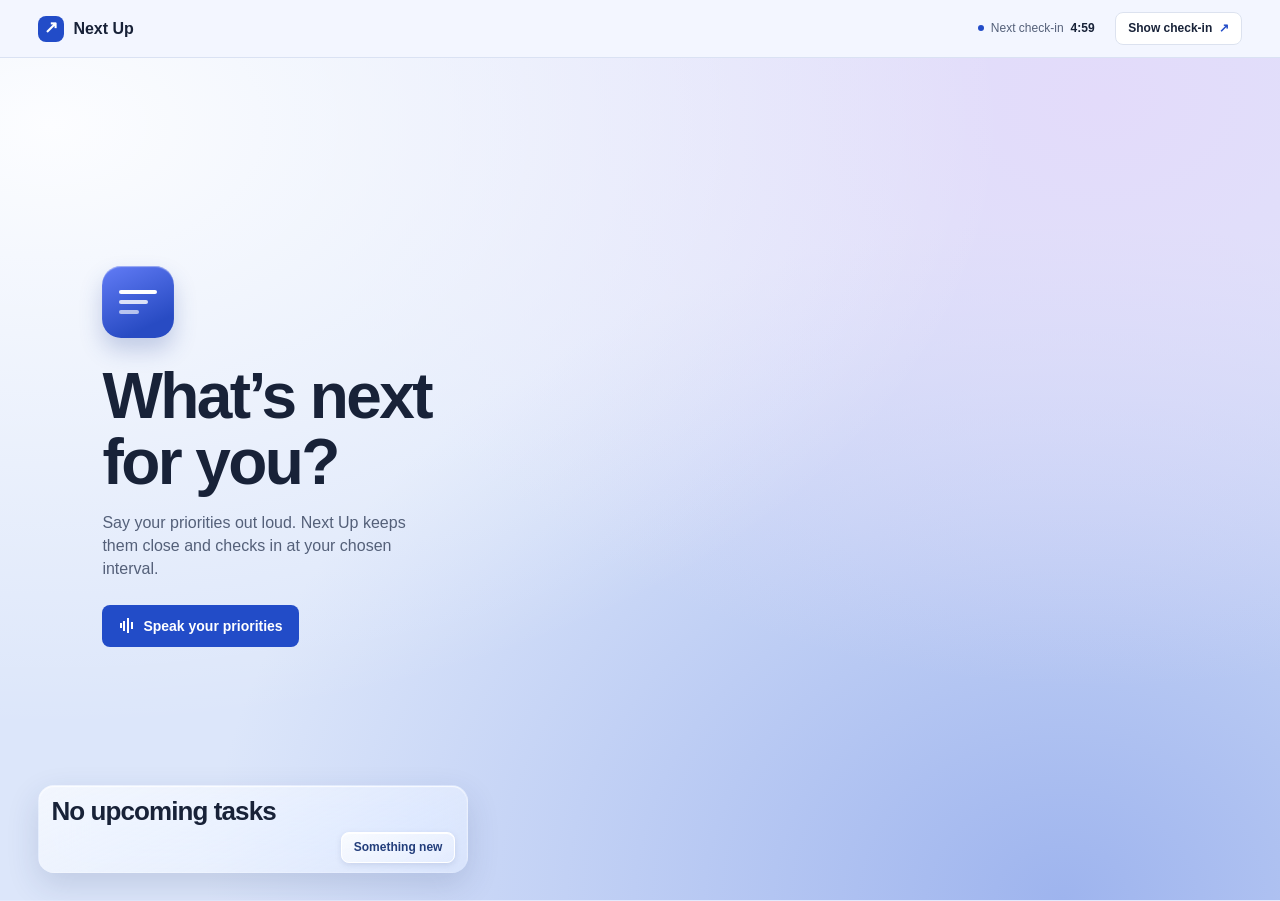
==== index.html @ 37a72e84 "Add links to tasks" ====
<!doctype html>
<html lang="en">
<head>
<meta charset="utf-8">
<meta name="viewport" content="width=device-width, initial-scale=1">
<title>Next Up · Focus companion</title>
<link rel="stylesheet" href="style.css">
<script src="app.js" defer></script>
</head>
<body>
<header class="bar">
  <div class="brand"><span class="mark" aria-hidden="true">↗</span> Next Up</div>
  <div class="tools"><span class="timer"><span class="dot"></span> Next check-in <strong id="countdown">5:00</strong></span><button id="show">Show check-in <span aria-hidden="true">↗</span></button></div>
</header>
<main>
  <div class="wallpaper" aria-hidden="true"></div>
  <section class="intro">
    <div class="app-icon" aria-hidden="true"><span></span><span></span><span></span></div>
    <h1>What’s next for you?</h1>
    <p>Say your priorities out loud. Next Up keeps them close and checks in at your chosen interval.</p>
    <button id="capture" class="start"><span aria-hidden="true"></span> Speak your priorities</button>
  </section>
  <section class="widget" id="widget" aria-label="Focus check-in">
    <div class="glance">
      <button id="glance-focus" class="glance-focus"><span id="glance-description"><strong id="glance-name"></strong></span><span id="glance-time"></span></button>
      <ul id="glance-next" aria-label="Upcoming priorities"></ul>
    </div>
    <header class="widget-top"><div class="checkin"><span class="dot"></span><span id="status">FOCUS CHECK-IN</span></div><div class="window-actions"><button class="icon desktop-capture" id="desktop-capture" aria-label="Add priorities" title="Add priorities">+</button><button class="icon" id="expand" aria-controls="tasks" aria-label="Keep task list expanded" aria-pressed="false" title="Keep task list expanded">⌃</button><button class="icon" id="open-settings" aria-label="Settings" title="Settings">⚙</button><button class="icon" id="pin" aria-label="Always on Top" aria-pressed="true" title="Always on Top"><span class="pin-glyph" aria-hidden="true"></span></button><button class="icon" id="close" aria-label="Close reminder" title="Close reminder">×</button></div></header>
    <div class="widget-body">
      <div class="list-head"><h3 id="focus-question">Which task are you working on?</h3><span id="remaining"></span></div>
      <ul id="tasks" aria-label="Priorities in order"></ul>
    </div>
    <div class="check-question"><a id="task-link-open" target="_blank" rel="noopener noreferrer" hidden>Open link ↗</a><button id="different">Something new</button></div>
    <div id="task-menu" hidden><button type="button" id="edit-task">Edit task, deadline or link</button></div>
  </section>
</main>
<dialog id="settings" aria-labelledby="settings-title">
  <header><h2 id="settings-title">Settings</h2><form method="dialog"><button class="icon" aria-label="Close settings">×</button></form></header>
  <label>Always on Top <input id="settings-pin" type="checkbox"></label>
  <label>Flash floating window
    <select id="checkin-minutes">
      <option value="0">Off</option>
      <option value="1">Every minute</option>
      <option value="3">Every 3 minutes</option>
      <option value="5">Every 5 minutes</option>
      <option value="10">Every 10 minutes</option>
      <option value="15">Every 15 minutes</option>
      <option value="30">Every 30 minutes</option>
      <option value="60">Every hour</option>
    </select>
  </label>
  <label>Shake during check-in <input id="settings-shake" type="checkbox"></label>
  <label>Highlight task on window switch <input id="settings-switch" type="checkbox"></label>
</dialog>
<dialog id="voice" aria-label="New task">
  <form id="voice-form">
    <div class="composer-field">
      <input class="transcript" id="transcript" type="text" aria-label="Task" placeholder="What are you working on?">
      <textarea class="transcript" id="bulk-transcript" rows="3" aria-label="Priorities" placeholder="One priority per line" hidden></textarea>
      <button type="button" id="mic" aria-label="Start dictation" aria-pressed="false" title="Dictate"><span aria-hidden="true" class="mic-glyph"></span></button>
    </div>
    <p id="voice-status" role="status"></p>
    <label class="composer-link" for="task-link">Link <small>(optional)</small><input id="task-link" type="url" placeholder="https://example.com"></label>
    <div class="composer-actions">
      <label for="deadline"><span class="deadline-label">Deadline <small>(optional)</small></span><input type="datetime-local" id="deadline"></label>
      <button class="primary save" id="save" disabled>Save</button>
    </div>
  </form>
</dialog>
<p class="sr" id="announcement" role="status"></p>
</body>
</html>
---- style.css ----
:root {
  color-scheme: light;
  --ink: #182238;
  --muted: #546079;
  --accent: #224cc8;
  --accent-hover: #1b3daa;
  --line: #dce2ef;
  --surface: #f9faff;
  --hover: #eef2fb;
  --ease: cubic-bezier(.2,.75,.25,1);
  font: 14px/1.45 -apple-system, BlinkMacSystemFont, "Segoe UI", sans-serif;
}
* { box-sizing: border-box; }
body { margin: 0; color: var(--ink); background: #e2eafe; }
button, textarea { font: inherit; }
button {
  border: 1px solid var(--line);
  border-radius: 8px;
  background: #fff;
  color: var(--ink);
  padding: 7px 12px;
  font-weight: 600;
  cursor: pointer;
  transition: background-color .18s, border-color .18s, color .18s, scale .18s;
}
button:hover:not(:disabled) { background: var(--hover); }
button:active:not(:disabled) { scale: .97; }
button:focus-visible, textarea:focus-visible, input:focus-visible { outline: 2px solid var(--accent); outline-offset: 2px; }
button:disabled { opacity: .5; cursor: default; }
[hidden] { display: none !important; }
h1, h2, h3, p { margin: 0; }

.bar {
  position: relative;
  z-index: 4;
  min-height: 58px;
  display: flex;
  align-items: center;
  justify-content: space-between;
  gap: 12px;
  padding: 10px clamp(14px, 3vw, 44px);
  border-bottom: 1px solid #a4b3d84d;
  background: #f6f8ffd9;
  backdrop-filter: blur(18px);
}
.brand, .tools, .timer, .checkin, .window-actions { display: flex; align-items: center; }
.brand { gap: 9px; font-size: 16px; font-weight: 700; white-space: nowrap; }
.mark {
  display: grid;
  place-items: center;
  width: 26px;
  height: 26px;
  border-radius: 8px;
  background: var(--accent);
  color: white;
  font-size: 17px;
}
.tools { gap: 18px; }
.timer { gap: 7px; color: var(--muted); font-size: 12px; }
.timer strong { color: var(--ink); min-width: 4ch; font-variant-numeric: tabular-nums; }
.dot { width: 6px; height: 6px; flex: none; border-radius: 50%; background: var(--accent); }
#show { font-size: 12px; }
#show span { margin-left: 3px; color: var(--accent); }

main {
  min-height: calc(100dvh - 58px);
  position: relative;
  isolation: isolate;
  display: grid;
  align-items: center;
  grid-template-columns: minmax(0, 1fr) minmax(380px, 44%);
  padding: 68px clamp(28px, 8vw, 130px);
}
.wallpaper {
  position: absolute;
  inset: 0;
  z-index: -1;
  background:
    radial-gradient(ellipse at 4% 8%, #fcfdff 0, transparent 55%),
    radial-gradient(ellipse at 86% 5%, #e3dbfa 0, transparent 52%),
    radial-gradient(ellipse at 83% 100%, #9eb4ee 0, transparent 57%),
    #dce6fa;
}
.intro { max-width: 470px; padding-bottom: 5vh; }
.app-icon {
  width: 72px;
  height: 72px;
  display: grid;
  align-content: center;
  justify-items: start;
  gap: 6px;
  padding: 17px;
  margin-bottom: 26px;
  border-radius: 19px;
  background: linear-gradient(155deg, #627cf6, #284bc3 78%);
  box-shadow: inset 0 1px 1px #ffffff70, 0 12px 22px #354e9f40;
}
.app-icon span { width: 100%; height: 4px; border-radius: 4px; background: #fff; }
.app-icon span:nth-child(2) { width: 76%; opacity: .82; }
.app-icon span:nth-child(3) { width: 51%; opacity: .64; }
h1 { font-size: clamp(38px, 5vw, 68px); line-height: 1.03; letter-spacing: -.04em; text-wrap: balance; }
.intro p { max-width: 35ch; margin-top: 15px; color: var(--muted); font-size: 16px; }
.start, .primary { color: white; background: var(--accent); border-color: transparent; }
.start:hover:not(:disabled), .primary:hover:not(:disabled) { background: var(--accent-hover); }
.start { display: inline-flex; align-items: center; gap: 9px; margin-top: 24px; padding: 10px 15px; }
.start span {
  width: 16px;
  height: 16px;
  background: linear-gradient(white, white) 10% 50% / 2px 5px,
              linear-gradient(white, white) 36% 50% / 2px 10px,
              linear-gradient(white, white) 63% 50% / 2px 15px,
              linear-gradient(white, white) 90% 50% / 2px 7px;
  background-repeat: no-repeat;
}
.widget {
  position: fixed;
  z-index: 3;
  left: clamp(14px, 3vw, 42px);
  bottom: clamp(14px, 3vh, 34px);
  width: min(430px, calc(100% - 28px));
  max-height: calc(100dvh - 80px);
  display: flex;
  flex-direction: column;
  overflow: hidden;
  border: 1px solid #fff;
  border-radius: 16px;
  background: #f8fafff2;
  backdrop-filter: blur(20px);
  box-shadow: 0 20px 52px #27396d36, 0 3px 9px #27396d18;
  transition: transform .38s var(--ease), opacity .24s, visibility .38s, background-color .24s, box-shadow .24s, border-color .24s;
}
.widget.closed { transform: translateX(calc(-100% - 55px)); opacity: 0; visibility: hidden; }
#task-menu {
  position: absolute;
  z-index: 2;
  padding: 4px;
  border: 1px solid #ffffffc9;
  border-radius: 9px;
  background: #f8faffed;
  backdrop-filter: blur(16px);
  box-shadow: 0 4px 16px #27396d40;
}
#edit-task { display: block; padding: 5px 12px; border: 0; border-radius: 5px; background: transparent; color: var(--ink); font-size: 13px; }
#edit-task:is(:hover, :focus-visible) { background: var(--accent); color: white; }
.widget-top { display: flex; justify-content: space-between; align-items: center; }
.widget-top { padding: 6px 9px 6px 14px; border-bottom: 1px solid var(--line); background: #f0f3fb; }
.checkin { gap: 7px; font-size: 11px; font-weight: 700; letter-spacing: .055em; color: var(--muted); }
.window-actions { gap: 3px; }
.icon {
  display: grid;
  place-items: center;
  width: 28px;
  height: 28px;
  padding: 0;
  border-color: transparent;
  background: transparent;
  font-size: 18px;
  line-height: 1;
  color: var(--muted);
}
.icon:hover:not(:disabled) { background: #e0e7f7; }
.icon[aria-pressed=true] { color: var(--accent); background: #dce6ff; }
#expand { transition: rotate .22s var(--ease), background-color .18s; }
#expand[aria-pressed=true] { rotate: 180deg; }
.pin-glyph {
  width: 9px;
  height: 8px;
  border: 1.5px solid currentColor;
  border-radius: 2px 2px 4px 4px;
  position: relative;
  translate: 0 -2px;
}
.pin-glyph::after { content: ""; position: absolute; top: 100%; left: 50%; width: 1px; height: 5px; background: currentColor; }
.widget-body { overflow: auto; padding: 12px; }
.list-head { display: flex; align-items: baseline; justify-content: space-between; gap: 8px; margin-bottom: 8px; }
#focus-question { font-size: 13px; font-weight: 650; }
#remaining { color: var(--muted); font-size: 11px; white-space: nowrap; }
#tasks { display: grid; gap: 5px; margin: 0; padding: 0; list-style: none; }
.task {
  display: flex;
  align-items: center;
  min-height: 40px;
  gap: 7px;
  padding: 5px 7px;
  border: 1px solid transparent;
  border-radius: 9px;
  transition: background-color .18s, border-color .18s, opacity .18s;
}
.task:not(.done) { cursor: pointer; }
.task:not(.done):hover { background: #eef2fb; }
.task.running, .task.running:hover {
  min-height: 48px;
  background: #e4edff;
  border-color: #8faaf0;
  animation: active-task-breathe 5s ease-in-out infinite;
}
.task.running .task-text { color: #17377d; font-weight: 700; }
.task input[type=checkbox] { flex: none; width: 15px; height: 15px; margin: 0; accent-color: var(--accent); }
.drag-handle { flex: none; width: 13px; text-align: center; font-size: 17px; color: var(--muted); user-select: none; }
.drag-handle.reorderable { cursor: grab; touch-action: none; }
.drag-handle.reorderable:hover { color: var(--accent); }
.drag-handle.reorderable:active { cursor: grabbing; }
.task.dragging { opacity: .45; }
.task.over { outline: 2px dashed var(--accent); outline-offset: 1px; }
.task-description { flex: 1; min-width: 0; }
.task-deadline {
  display: block;
  width: fit-content;
  margin-top: 2px;
  padding: 1px 4px;
  border-radius: 4px;
  color: #613b23;
  font-size: 11px;
  font-weight: 500;
  line-height: 1.35;
  letter-spacing: normal;
}
.task-deadline.due-soon { background: #fde4b9; font-weight: 750; }
.task-text { display: block; width: 100%; font-size: 13px; line-height: 1.35; overflow-wrap: anywhere; }
button.task-text { text-align: left; padding: 2px; border: 0; background: transparent; cursor: text; white-space: pre-wrap; }
button.task-text:hover:not(:disabled) { background: #dce6f8; }
.task.done .task-text { text-decoration: line-through; color: var(--muted); }
.task-editor { box-sizing: border-box; width: 100%; min-width: 0; margin: 0; padding: 3px 5px; font-size: 13px; line-height: 1.35; }
.task-time { color: var(--muted); font-size: 12px; font-variant-numeric: tabular-nums; white-space: nowrap; }
button.task-time { padding: 3px 6px; border-color: transparent; background: transparent; }
.task.running .task-time { background: #f5f8ff; color: var(--accent); border-color: #c6d4fa; }
.task.running .task-time::before {
  content: "";
  display: inline-block;
  width: 5px;
  height: 5px;
  margin: 0 5px 2px 0;
  border-radius: 50%;
  background: currentColor;
}
.task-playback {
  display: grid;
  place-items: center;
  flex: none;
  width: 28px;
  height: 28px;
  padding: 0;
  color: var(--accent);
  background: #fff;
}
.task-playback::before {
  content: "";
  width: 9px;
  height: 10px;
  background: currentColor;
  clip-path: polygon(12% 0, 100% 50%, 12% 100%);
}
.task.running .task-playback {
  background: var(--accent);
  color: white;
  border-color: transparent;
}
.task.running .task-playback:hover { background: var(--accent-hover); }
.task.running .task-playback::before {
  clip-path: polygon(0 0, 33% 0, 33% 100%, 0 100%, 0 0, 67% 0, 100% 0, 100% 100%, 67% 100%, 67% 0);
}
.empty { padding: 10px 0; color: var(--muted); }
.check-question { flex: none; display: flex; align-items: center; justify-content: flex-end; gap: 8px; padding: 5px 12px 9px; }
.record { display: flex; gap: 7px; flex-wrap: wrap; }
#different {
  background: linear-gradient(155deg, #ffffffc9, #e7efffa6);
  border-color: #fff;
  box-shadow: inset 0 1px 0 #fff, 0 2px 6px #27396d21;
  color: #233e7b;
  font-size: 12px;
  padding: 6px 12px;
}
#different:hover { background: #f3f7ff; border-color: #b0c3ef; color: var(--accent); }
.glance { display: none; padding: 10px 12px 0; }
.glance-focus {
  display: flex;
  align-items: baseline;
  gap: 12px;
  justify-content: space-between;
  width: 100%;
  padding: 0;
  text-align: left;
  background: transparent;
  border: 0;
  font-size: clamp(19px, 3vw, 26px);
  line-height: 1.18;
  letter-spacing: -.035em;
}
.glance-focus:hover:not(:disabled) { background: transparent; }
#glance-description, #glance-next li > span:first-child { min-width: 0; }
.glance-focus strong { min-width: 0; overflow-wrap: anywhere; display: -webkit-box; -webkit-box-orient: vertical; -webkit-line-clamp: 3; overflow: hidden; }
#glance-time, .glance-time { flex: none; font-variant-numeric: tabular-nums; letter-spacing: 0; }
.tracking #glance-time { color: #203fa2; }
#glance-next {
  margin: 9px 0 0;
  padding: 0;
  list-style: none;
  font-size: 13px;
  color: #36476e;
}
#glance-next:empty { display: none; }
#glance-next li { display: flex; justify-content: space-between; gap: 12px; padding: 1px 0; }
#glance-next li + li { color: #4c5e86; }
.glance-preview-name { display: block; overflow: hidden; text-overflow: ellipsis; white-space: nowrap; }
.widget:not(.hover-expanded,:has(#expand[aria-pressed=true], .task :focus-visible, .task-editor, .task.dragging, #task-menu:not([hidden]))) {
  border-color: transparent;
  background: linear-gradient(155deg, #ffffffa8, #edf3ff73);
  backdrop-filter: blur(24px) saturate(140%);
  box-shadow: inset 0 1px 1px #ffffffc4, 0 12px 32px #27396d28;
}
.widget:not(.hover-expanded,:has(#expand[aria-pressed=true], .task :focus-visible, .task-editor, .task.dragging, #task-menu:not([hidden]))) :is(.widget-top, .widget-body) { display: none; }
.widget:not(.hover-expanded,:has(#expand[aria-pressed=true], .task :focus-visible, .task-editor, .task.dragging, #task-menu:not([hidden]))) .glance { display: block; animation: reveal .22s var(--ease) both; }
.hover-expanded :is(.widget-top, .widget-body) { animation: reveal .22s var(--ease) both; }
@media (forced-colors: active) { #glance-next, #glance-next li + li { color: CanvasText; } }

#voice {
  width: min(360px, calc(100% - 28px));
  padding: 12px;
  border: 1px solid #ffffffbd;
  border-radius: 16px;
  background: #f1f5ff99;
  backdrop-filter: blur(22px) saturate(150%);
  color: var(--ink);
  box-shadow: 0 16px 48px #222f6538, inset 0 1px 0 #ffffffa6;
}
#voice[open] { animation: reveal .24s var(--ease) both; }
#voice::backdrop { background: #202f551f; backdrop-filter: blur(2px); }
#voice-status { color: var(--muted); font-size: 12px; margin: 0 2px 7px; }
#voice-status:empty { display: none; }
.composer-field { position: relative; }
.composer-actions { display: flex; flex-wrap: wrap; gap: 8px; align-items: end; justify-content: space-between; }
.composer-actions label { display: grid; gap: 3px; color: var(--ink); font-size: 12px; }
.composer-link { display: block; margin: 0 0 8px; font-size: 12px; }
.composer-link small, .composer-actions small { color: var(--muted); font-size: inherit; }
#task-link { display: block; width: 100%; margin-top: 3px; }
#deadline, #task-link { padding: 5px; border: 1px solid var(--line); border-radius: 7px; background: #ffffff80; color: var(--ink); font: inherit; }
.transcript:not([hidden]) {
  display: block;
  width: 100%;
  min-height: 48px;
  padding: 11px 49px 11px 11px;
  margin-bottom: 9px;
  resize: none;
  font: inherit;
  color: var(--ink);
  background: #ffffff70;
  border: 1px solid #aab8d5;
  border-radius: 9px;
}
textarea.transcript:not([hidden]) { min-height: 76px; }
#mic { display: inline-flex; align-items: center; justify-content: center; gap: 7px; }
.mic-glyph {
  position: relative;
  width: 7px;
  height: 11px;
  margin: 0 4px 4px;
  border-radius: 5px;
  background: currentColor;
}
.mic-glyph::before {
  content: "";
  position: absolute;
  inset: 4px -3px -3px;
  border: 1px solid currentColor;
  border-top: 0;
  border-radius: 0 0 8px 8px;
}
.mic-glyph::after {
  content: "";
  position: absolute;
  top: 14px;
  left: 3px;
  width: 1px;
  height: 3px;
  background: currentColor;
}
#voice #mic { position: absolute; top: 7px; right: 7px; width: 34px; height: 34px; padding: 0; color: var(--accent); background: #edf2ff; }
#voice #mic[aria-pressed=true] { color: white; background: var(--accent); }
#voice .save { display: block; min-width: 72px; margin-left: auto; }
.sr { position: absolute; width: 1px; height: 1px; overflow: hidden; clip-path: inset(50%); }
@keyframes reveal { from { opacity: 0; translate: 0 5px; } to { opacity: 1; translate: 0 0; } }
@keyframes active-task-breathe {
  50% { background-color: #d6e4ff; border-color: #6488df; }
}
@media (max-width: 850px) {
  main { display: block; padding: clamp(35px, 9vh, 82px) 6vw 250px; }
  .intro { padding-bottom: 0; }
}
@media (max-width: 420px) {
  .timer { display: none; }
  .app-icon { width: 56px; height: 56px; padding: 13px; margin-bottom: 19px; border-radius: 15px; }
}
@media (prefers-reduced-motion: reduce) {
  *, *::before, *::after { animation-duration: 0s !important; transition-duration: 0s !important; }
}

html.desktop, .desktop body { background: transparent; overflow: hidden; }
.desktop { font-family: -apple-system, BlinkMacSystemFont, "Inter", system-ui, sans-serif; }
.desktop :is(.bar, .intro, .wallpaper) { display: none; }
.desktop main { display: block; min-height: 0; padding: 0; isolation: auto; }
.desktop .widget {
  inset: auto 10px 12px;
  width: auto;
  max-height: 500px;
  background: #f4f7ffcc;
  box-shadow: 0 4px 12px #27396d30;
}
.desktop .widget-top { background: #eaf0fa88; }
.desktop:has(#voice[open]) .widget { visibility: hidden; }
.desktop #voice { max-height: none; background: #edf3ffb8; }
.desktop #voice::backdrop { background: transparent; backdrop-filter: none; }
html:not(.desktop) .desktop-capture { display: none; }

:is(.task, .glance-focus).focus-pulse {
  position: relative;
  isolation: isolate;
}
:is(.task, .glance-focus).focus-pulse::after {
  content: '';
  position: absolute;
  inset: -3px -4px;
  z-index: -1;
  border-radius: 11px;
  background: linear-gradient(105deg, #a3b8ff, #bec0ff 28%, #efbeff 49%, #a1d9ff 72%, #a3b8ff);
  background-size: 240% 100%;
  box-shadow: inset 0 0 0 1px #6179df, 0 0 14px #657de191;
  pointer-events: none;
  animation: focus-reminder 1.45s ease-in-out both;
}
@keyframes focus-reminder {
  0% { opacity: 0; background-position: 100% 50%; }
  15%, 65% { opacity: 1; }
  100% { opacity: 0; background-position: 0% 50%; }
}
@media (prefers-reduced-motion: reduce) {
  :is(.task, .glance-focus).focus-pulse::after {
    animation: none;
    background-position: 50% 50%;
  }
}

#settings {
  width: min(360px, calc(100% - 24px));
  box-sizing: border-box;
  padding: 14px 18px;
  border: 1px solid #ffffffd0;
  border-radius: 16px;
  background: #f4f7fff5;
  color: var(--ink);
  box-shadow: 0 12px 38px #27396d33;
}
#settings::backdrop { background: #202f5524; backdrop-filter: blur(3px); }
.desktop #settings::backdrop { background: transparent; backdrop-filter: none; }
.desktop:has(#settings[open]) .widget { visibility: hidden; }
#settings header, #settings label { display: flex; align-items: center; justify-content: space-between; gap: 12px; }
#settings h2 { margin: 0; font-size: 18px; }
#settings label { padding: 10px 0; border-top: 1px solid var(--line); font-size: 13px; }
#settings header { margin-bottom: 8px; }
#settings select {
  padding: 4px;
  border: 1px solid var(--line);
  border-radius: 6px;
  background: white;
  color: var(--ink);
  font: inherit;
}
.widget.checkin-flash::after {
  content: "";
  position: absolute;
  z-index: -1;
  inset: 0;
  pointer-events: none;
  background: linear-gradient(115deg, #ffb347, #ffea89 48%, #858aff);
  animation: window-checkin 1.65s ease both;
}
@keyframes window-checkin {
  0%, 100% { opacity: 0; }
  24% { opacity: .72; }
  50% { opacity: .4; }
}
@media (prefers-reduced-motion: reduce) {
  .widget.checkin-flash::after { animation: window-checkin-still 1.65s steps(1, end) both; }
  @keyframes window-checkin-still {
    from { opacity: .42; }
    to { opacity: 0; }
  }
}

#task-link-open {
  margin-right: auto;
  padding: 4px 8px;
  border: 1px solid var(--line);
  border-radius: 7px;
  background: #ffffff80;
  color: var(--accent);
  font-size: 12px;
  font-weight: 600;
  text-decoration: none;
}
#task-link-open:hover { background: white; }
#task-link-open:focus-visible { outline: 2px solid var(--accent); outline-offset: 2px; }
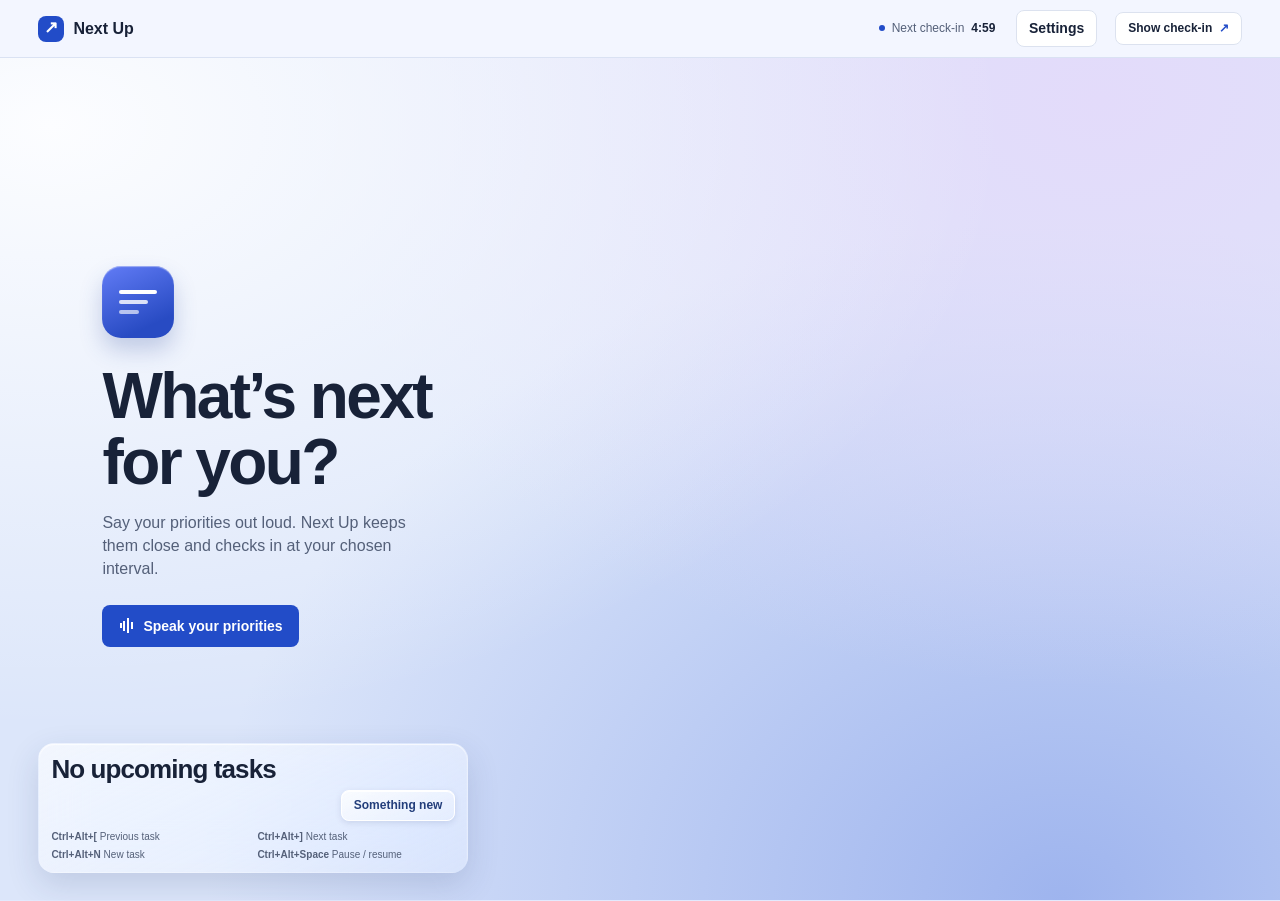
==== commit d621f646: "feat: customize task shortcuts" ====
--- a/index.html
+++ b/index.html
@@ -10,7 +10,7 @@
 <body>
 <header class="bar">
   <div class="brand"><span class="mark" aria-hidden="true">↗</span> Next Up</div>
-  <div class="tools"><span class="timer"><span class="dot"></span> Next check-in <strong id="countdown">5:00</strong></span><button id="show">Show check-in <span aria-hidden="true">↗</span></button></div>
+  <div class="tools"><span class="timer"><span class="dot"></span> Next check-in <strong id="countdown">5:00</strong></span><button id="toolbar-settings">Settings</button><button id="show">Show check-in <span aria-hidden="true">↗</span></button></div>
 </header>
 <main>
   <div class="wallpaper" aria-hidden="true"></div>
@@ -31,6 +31,7 @@
       <ul id="tasks" aria-label="Priorities in order"></ul>
     </div>
     <div class="check-question"><a id="task-link-open" target="_blank" rel="noopener noreferrer" hidden>Open link ↗</a><button id="different">Something new</button></div>
+    <ul id="shortcut-guide" aria-label="Keyboard shortcuts"></ul>
     <div id="task-menu" hidden><button type="button" id="edit-task">Edit task, deadline or link</button></div>
   </section>
 </main>
@@ -51,6 +52,11 @@
   </label>
   <label>Shake during check-in <input id="settings-shake" type="checkbox"></label>
   <label>Highlight task on window switch <input id="settings-switch" type="checkbox"></label>
+  <fieldset id="shortcut-settings">
+    <legend>Keyboard shortcuts</legend>
+    <div id="shortcut-controls"></div>
+    <p id="shortcut-status" role="status"></p>
+  </fieldset>
 </dialog>
 <dialog id="voice" aria-label="New task">
   <form id="voice-form">
--- a/style.css
+++ b/style.css
@@ -499,3 +499,20 @@
 }
 #task-link-open:hover { background: white; }
 #task-link-open:focus-visible { outline: 2px solid var(--accent); outline-offset: 2px; }
+
+#shortcut-guide {
+  display: grid;
+  grid-template-columns: repeat(2, minmax(0, 1fr));
+  gap: 3px 8px;
+  list-style: none;
+  margin: 0;
+  padding: 0 12px 10px;
+  color: var(--muted);
+  font-size: 10px;
+}
+#shortcut-guide kbd { font: inherit; font-weight: 600; }
+#shortcut-settings { margin: 10px 0 0; padding: 0; border: 0; }
+#shortcut-settings legend { font-size: 13px; font-weight: 600; margin-bottom: 7px; }
+#shortcut-controls input { width: 145px; max-width: 52%; text-align: center; font: inherit; }
+#shortcut-status { margin: 0; font-size: 12px; color: var(--muted); }
+#shortcut-status:not(:empty) { min-height: 28px; }
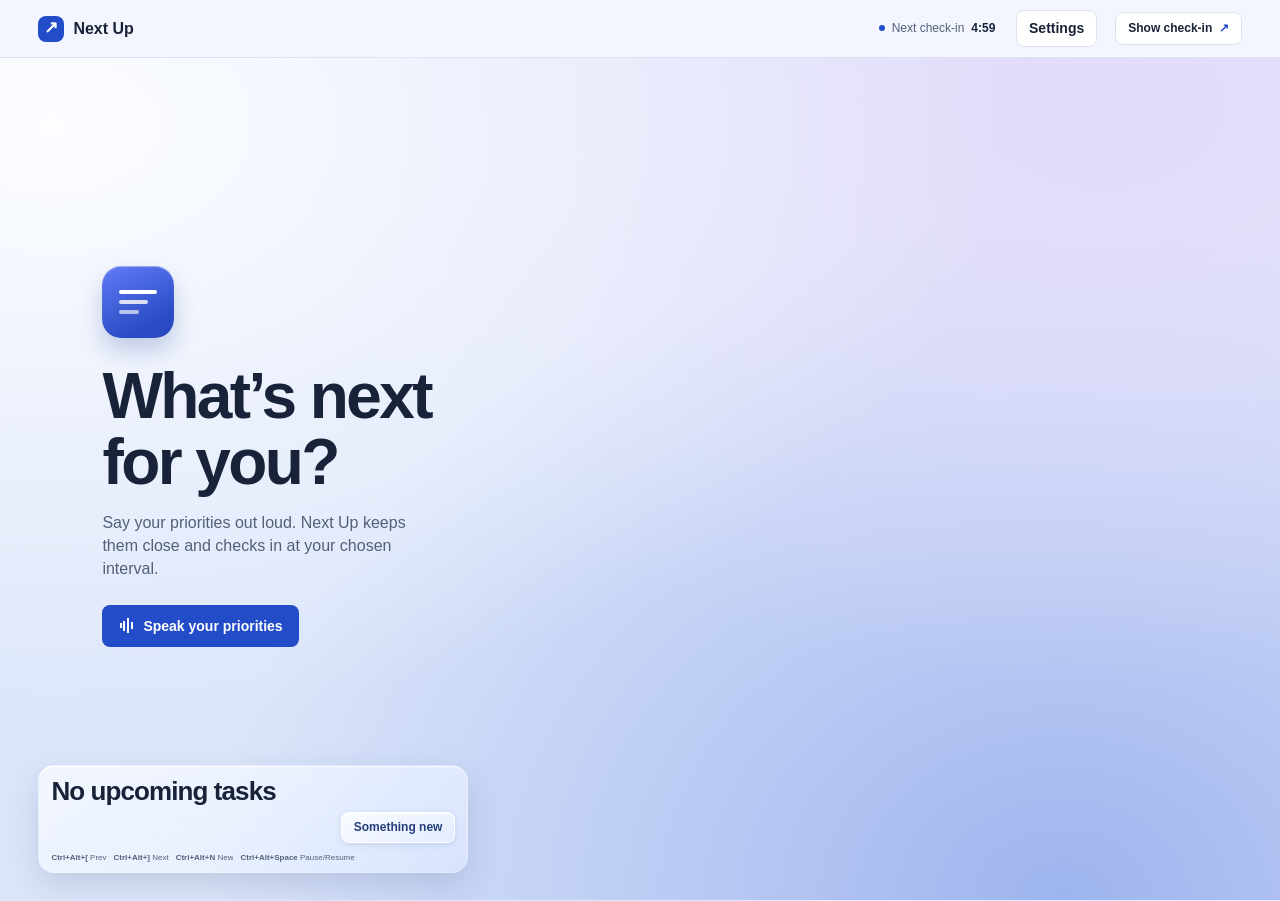
==== commit cb85b603: "fix: persist tasks to local JSON" ====
--- a/index.html
+++ b/index.html
@@ -31,6 +31,7 @@
       <ul id="tasks" aria-label="Priorities in order"></ul>
     </div>
     <div class="check-question"><a id="task-link-open" target="_blank" rel="noopener noreferrer" hidden>Open link ↗</a><button id="different">Something new</button></div>
+    <p id="task-storage-status" role="status" hidden></p>
     <ul id="shortcut-guide" aria-label="Keyboard shortcuts"></ul>
     <div id="task-menu" hidden><button type="button" id="edit-task">Edit task, deadline or link</button></div>
   </section>
--- a/style.css
+++ b/style.css
@@ -501,15 +501,17 @@
 #task-link-open:focus-visible { outline: 2px solid var(--accent); outline-offset: 2px; }
 
 #shortcut-guide {
-  display: grid;
-  grid-template-columns: repeat(2, minmax(0, 1fr));
-  gap: 3px 8px;
+  display: flex;
+  gap: 7px;
   list-style: none;
   margin: 0;
-  padding: 0 12px 10px;
+  padding: 0 12px 8px;
   color: var(--muted);
-  font-size: 10px;
-}
+  font-size: 8px;
+  white-space: nowrap;
+}
+#task-storage-status { margin: 0 12px 6px; font-size: 11px; color: #80512a; }
+#shortcut-guide li { min-width: 0; overflow: hidden; text-overflow: ellipsis; }
 #shortcut-guide kbd { font: inherit; font-weight: 600; }
 #shortcut-settings { margin: 10px 0 0; padding: 0; border: 0; }
 #shortcut-settings legend { font-size: 13px; font-weight: 600; margin-bottom: 7px; }
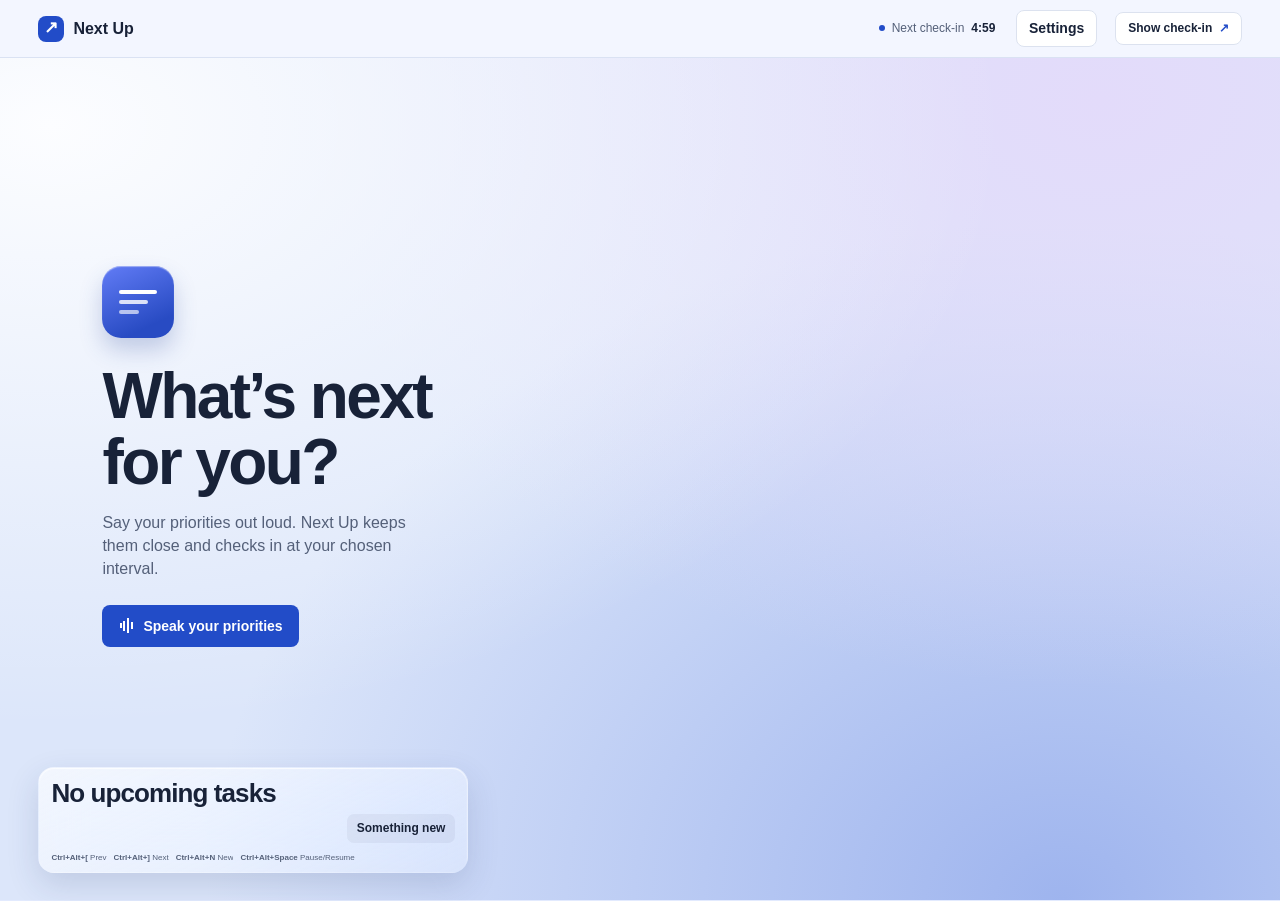
==== commit 7a398f78: "feat: ship signed desktop updates" ====
--- a/index.html
+++ b/index.html
@@ -30,7 +30,7 @@
       <div class="list-head"><h3 id="focus-question">Which task are you working on?</h3><span id="remaining"></span></div>
       <ul id="tasks" aria-label="Priorities in order"></ul>
     </div>
-    <div class="check-question"><a id="task-link-open" target="_blank" rel="noopener noreferrer" hidden>Open link ↗</a><button id="different">Something new</button></div>
+    <div class="check-question"><a id="task-link-open" target="_blank" rel="noopener noreferrer" hidden><span class="link-label">Open link ↗</span><span class="link-spinner" aria-hidden="true"></span></a><button id="different">Something new</button></div>
     <p id="task-storage-status" role="status" hidden></p>
     <ul id="shortcut-guide" aria-label="Keyboard shortcuts"></ul>
     <div id="task-menu" hidden><button type="button" id="edit-task">Edit task, deadline or link</button></div>
@@ -58,6 +58,19 @@
     <div id="shortcut-controls"></div>
     <p id="shortcut-status" role="status"></p>
   </fieldset>
+  <fieldset id="update-settings" hidden>
+    <legend>Software updates</legend>
+    <label>Install updates automatically <input id="automatic-updates" type="checkbox"></label>
+    <button type="button" id="check-update">Check for updates</button>
+    <p id="update-status" role="status"></p>
+    <section id="update-confirmation" aria-labelledby="update-title" hidden>
+      <p id="update-title"></p>
+      <div>
+        <button type="button" id="decline-update">Not now</button>
+        <button type="button" class="primary" id="install-update">Install and restart</button>
+      </div>
+    </section>
+  </fieldset>
 </dialog>
 <dialog id="voice" aria-label="New task">
   <form id="voice-form">
--- a/style.css
+++ b/style.css
@@ -11,6 +11,8 @@
   font: 14px/1.45 -apple-system, BlinkMacSystemFont, "Segoe UI", sans-serif;
 }
 * { box-sizing: border-box; }
+body { -webkit-user-select: none; user-select: none; }
+input, textarea { -webkit-user-select: text; user-select: text; }
 body { margin: 0; color: var(--ink); background: #e2eafe; }
 button, textarea { font: inherit; }
 button {
@@ -144,6 +146,8 @@
 #edit-task:is(:hover, :focus-visible) { background: var(--accent); color: white; }
 .widget-top { display: flex; justify-content: space-between; align-items: center; }
 .widget-top { padding: 6px 9px 6px 14px; border-bottom: 1px solid var(--line); background: #f0f3fb; }
+.desktop .widget-top { cursor: grab; }
+.desktop .widget-top:active { cursor: grabbing; }
 .checkin { gap: 7px; font-size: 11px; font-weight: 700; letter-spacing: .055em; color: var(--muted); }
 .window-actions { gap: 3px; }
 .icon {
@@ -262,15 +266,19 @@
 .empty { padding: 10px 0; color: var(--muted); }
 .check-question { flex: none; display: flex; align-items: center; justify-content: flex-end; gap: 8px; padding: 5px 12px 9px; }
 .record { display: flex; gap: 7px; flex-wrap: wrap; }
-#different {
-  background: linear-gradient(155deg, #ffffffc9, #e7efffa6);
-  border-color: #fff;
-  box-shadow: inset 0 1px 0 #fff, 0 2px 6px #27396d21;
-  color: #233e7b;
+#different, #task-link-open {
+  background: #18223808;
+  border: 1px solid transparent;
+  border-radius: 7px;
+  color: var(--ink);
   font-size: 12px;
-  padding: 6px 12px;
-}
-#different:hover { background: #f3f7ff; border-color: #b0c3ef; color: var(--accent); }
+  font-weight: 600;
+  line-height: 1.45;
+  padding: 5px 9px;
+  transition: background-color .18s;
+}
+#different { background: #1822380d; }
+#different:hover:not(:disabled), #task-link-open:hover { background: #18223816; }
 .glance { display: none; padding: 10px 12px 0; }
 .glance-focus {
   display: flex;
@@ -488,16 +496,26 @@
 
 #task-link-open {
   margin-right: auto;
-  padding: 4px 8px;
-  border: 1px solid var(--line);
-  border-radius: 7px;
-  background: #ffffff80;
-  color: var(--accent);
-  font-size: 12px;
-  font-weight: 600;
   text-decoration: none;
 }
-#task-link-open:hover { background: white; }
+#task-link-open:not([hidden]) { display: inline-grid; place-items: center; }
+#task-link-open > span { grid-area: 1 / 1; }
+#task-link-open[aria-busy=true] { cursor: progress; }
+#task-link-open[aria-busy=true] .link-label { visibility: hidden; }
+.link-spinner {
+  display: none;
+  box-sizing: border-box;
+  width: 13px;
+  height: 13px;
+  border: 2px solid var(--line);
+  border-top-color: currentColor;
+  border-radius: 50%;
+}
+#task-link-open[aria-busy=true] .link-spinner { display: block; animation: link-spin .7s linear infinite; }
+@keyframes link-spin { to { transform: rotate(360deg); } }
+@media (prefers-reduced-motion: reduce) {
+  #task-link-open[aria-busy=true] .link-spinner { animation: none; }
+}
 #task-link-open:focus-visible { outline: 2px solid var(--accent); outline-offset: 2px; }
 
 #shortcut-guide {
@@ -518,3 +536,16 @@
 #shortcut-controls input { width: 145px; max-width: 52%; text-align: center; font: inherit; }
 #shortcut-status { margin: 0; font-size: 12px; color: var(--muted); }
 #shortcut-status:not(:empty) { min-height: 28px; }
+
+#update-settings[hidden], #update-confirmation[hidden] { display: none; }
+#update-status:empty { display: none; }
+#update-settings p { margin: 8px 0; font-size: 12px; }
+#update-confirmation {
+  padding: 8px 10px;
+  margin-top: 8px;
+  border-radius: 10px;
+  background: rgba(110, 137, 218, .13);
+}
+#update-confirmation div { display: flex; gap: 6px; justify-content: flex-end; }
+#update-settings { margin: 10px 0 0; padding: 0; border: 0; }
+#update-settings legend { font-size: 13px; font-weight: 600; margin-bottom: 4px; }
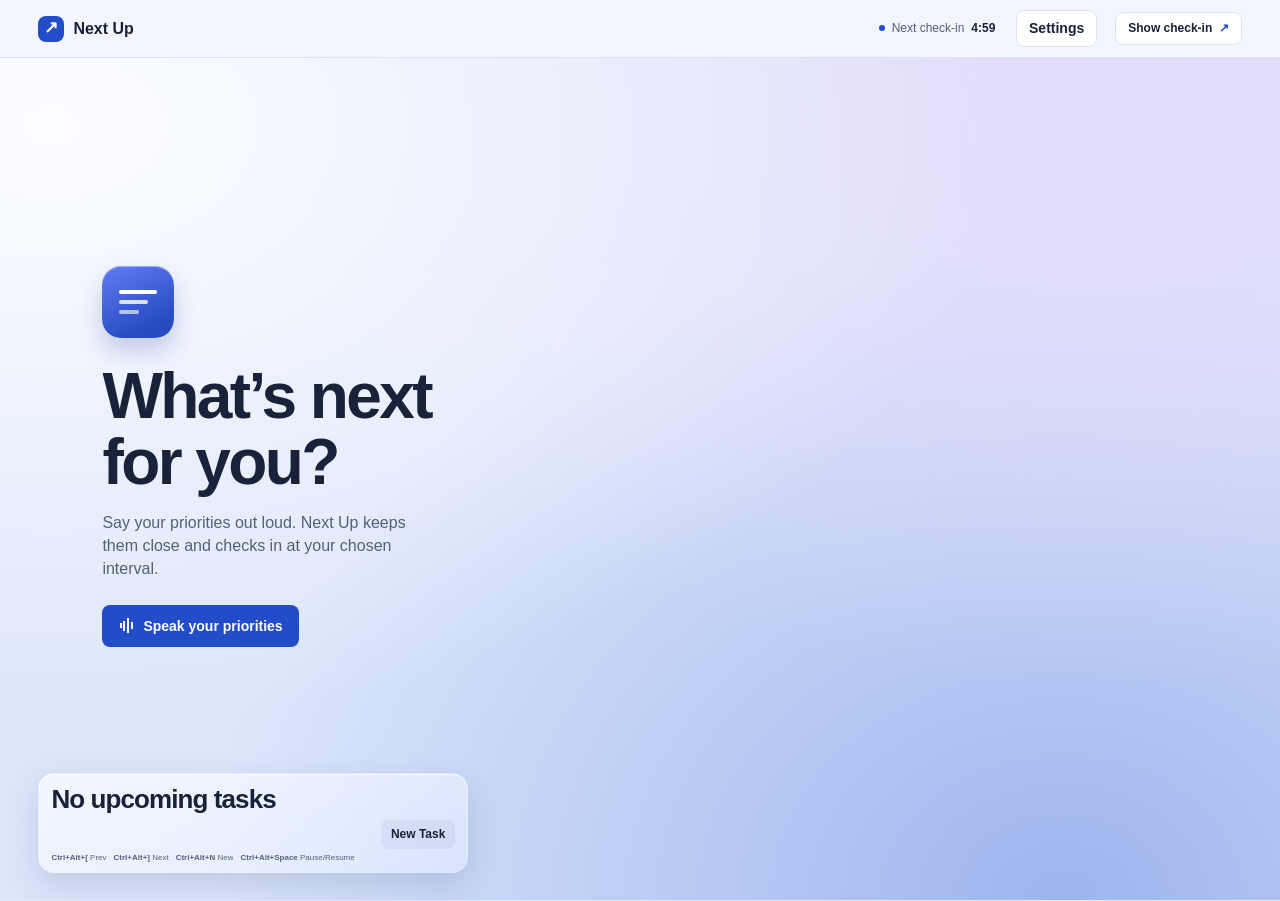
==== commit 62fbab18: "fix: rename button to New Task" ====
--- a/index.html
+++ b/index.html
@@ -30,7 +30,7 @@
       <div class="list-head"><h3 id="focus-question">Which task are you working on?</h3><span id="remaining"></span></div>
       <ul id="tasks" aria-label="Priorities in order"></ul>
     </div>
-    <div class="check-question"><a id="task-link-open" target="_blank" rel="noopener noreferrer" hidden><span class="link-label">Open link ↗</span><span class="link-spinner" aria-hidden="true"></span></a><button id="different">Something new</button></div>
+    <div class="check-question"><a id="task-link-open" target="_blank" rel="noopener noreferrer" hidden><span class="link-label">Open link ↗</span><span class="link-spinner" aria-hidden="true"></span></a><button id="different">New Task</button></div>
     <p id="task-storage-status" role="status" hidden></p>
     <ul id="shortcut-guide" aria-label="Keyboard shortcuts"></ul>
     <div id="task-menu" hidden><button type="button" id="edit-task">Edit task, deadline or link</button></div>
@@ -52,7 +52,7 @@
     </select>
   </label>
   <label>Shake during check-in <input id="settings-shake" type="checkbox"></label>
-  <label>Highlight task on window switch <input id="settings-switch" type="checkbox"></label>
+  <label>Show task reminder on window switch <input id="settings-switch" type="checkbox"></label>
   <fieldset id="shortcut-settings">
     <legend>Keyboard shortcuts</legend>
     <div id="shortcut-controls"></div>
--- a/style.css
+++ b/style.css
@@ -264,7 +264,7 @@
   clip-path: polygon(0 0, 33% 0, 33% 100%, 0 100%, 0 0, 67% 0, 100% 0, 100% 100%, 67% 100%, 67% 0);
 }
 .empty { padding: 10px 0; color: var(--muted); }
-.check-question { flex: none; display: flex; align-items: center; justify-content: flex-end; gap: 8px; padding: 5px 12px 9px; }
+.check-question { flex: none; display: flex; align-items: center; justify-content: flex-end; gap: 8px; padding: 5px 12px 3px; }
 .record { display: flex; gap: 7px; flex-wrap: wrap; }
 #different, #task-link-open {
   background: #18223808;
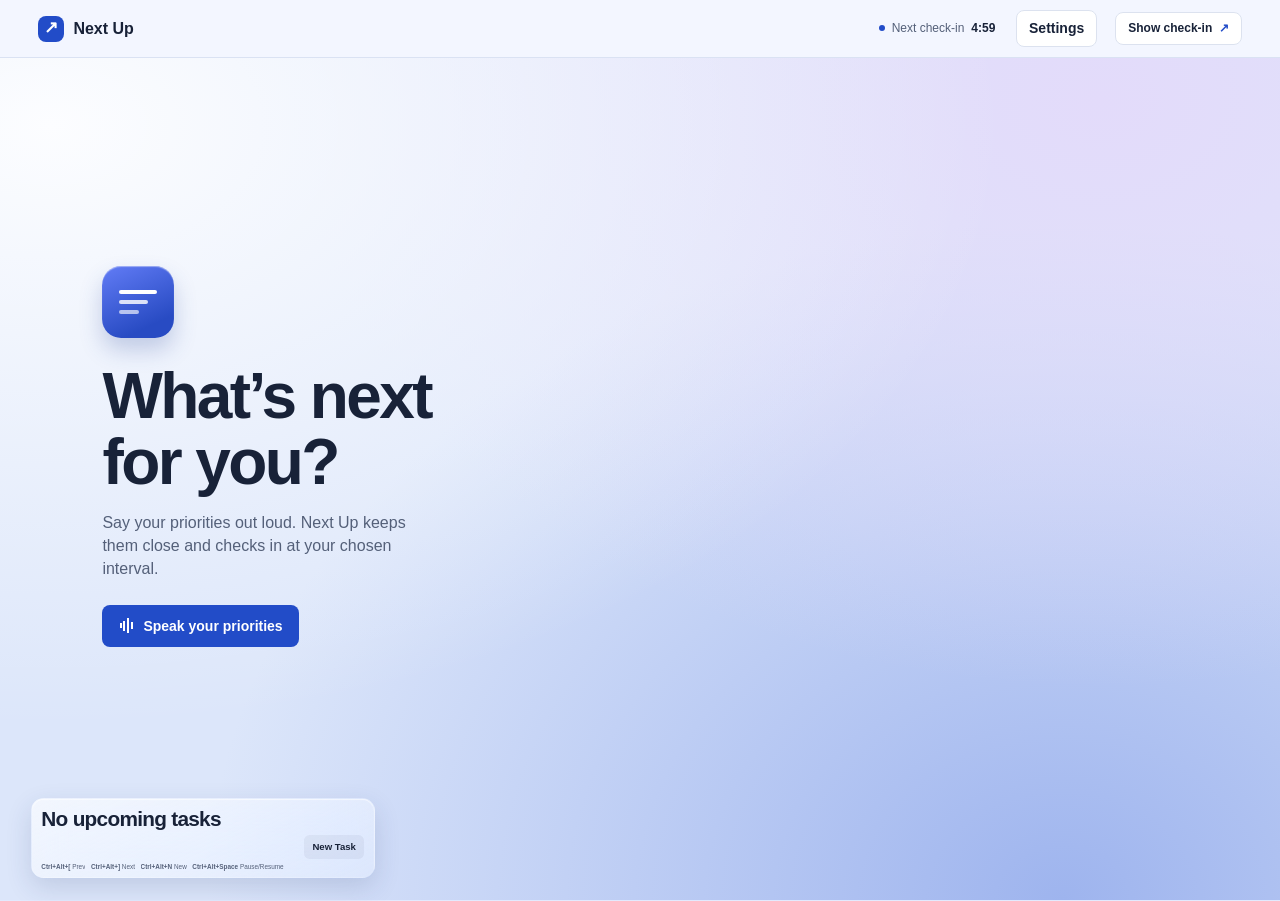
==== commit 76bd43e0: "feat: add compact app size settings" ====
--- a/index.html
+++ b/index.html
@@ -39,6 +39,13 @@
 <dialog id="settings" aria-labelledby="settings-title">
   <header><h2 id="settings-title">Settings</h2><form method="dialog"><button class="icon" aria-label="Close settings">×</button></form></header>
   <label>Always on Top <input id="settings-pin" type="checkbox"></label>
+<label>App size
+  <select id="app-size">
+    <option value="compact">Compact (80%)</option>
+    <option value="small">Small (90%)</option>
+    <option value="standard">Standard (100%)</option>
+  </select>
+</label>
   <label>Flash floating window
     <select id="checkin-minutes">
       <option value="0">Off</option>
--- a/style.css
+++ b/style.css
@@ -131,6 +131,7 @@
   box-shadow: 0 20px 52px #27396d36, 0 3px 9px #27396d18;
   transition: transform .38s var(--ease), opacity .24s, visibility .38s, background-color .24s, box-shadow .24s, border-color .24s;
 }
+:is(.widget, #settings, #voice) { zoom: var(--app-scale, .8); }
 .widget.closed { transform: translateX(calc(-100% - 55px)); opacity: 0; visibility: hidden; }
 #task-menu {
   position: absolute;
@@ -312,8 +313,8 @@
 .glance-preview-name { display: block; overflow: hidden; text-overflow: ellipsis; white-space: nowrap; }
 .widget:not(.hover-expanded,:has(#expand[aria-pressed=true], .task :focus-visible, .task-editor, .task.dragging, #task-menu:not([hidden]))) {
   border-color: transparent;
-  background: linear-gradient(155deg, #ffffffa8, #edf3ff73);
-  backdrop-filter: blur(24px) saturate(140%);
+  background: var(--desktop-glass, linear-gradient(155deg, #ffffffa8, #edf3ff73));
+  backdrop-filter: var(--desktop-backdrop, blur(24px) saturate(140%));
   box-shadow: inset 0 1px 1px #ffffffc4, 0 12px 32px #27396d28;
 }
 .widget:not(.hover-expanded,:has(#expand[aria-pressed=true], .task :focus-visible, .task-editor, .task.dragging, #task-menu:not([hidden]))) :is(.widget-top, .widget-body) { display: none; }
@@ -410,8 +411,14 @@
   inset: auto 10px 12px;
   width: auto;
   max-height: 500px;
-  background: #f4f7ffcc;
   box-shadow: 0 4px 12px #27396d30;
+}
+.desktop .widget {
+  --desktop-glass: linear-gradient(155deg, #f7faffdc, #e9f0ffd2);
+  --desktop-backdrop: none;
+  background: var(--desktop-glass);
+  backdrop-filter: var(--desktop-backdrop);
+  transition-property: transform, opacity, visibility, box-shadow, border-color;
 }
 .desktop .widget-top { background: #eaf0fa88; }
 .desktop:has(#voice[open]) .widget { visibility: hidden; }
